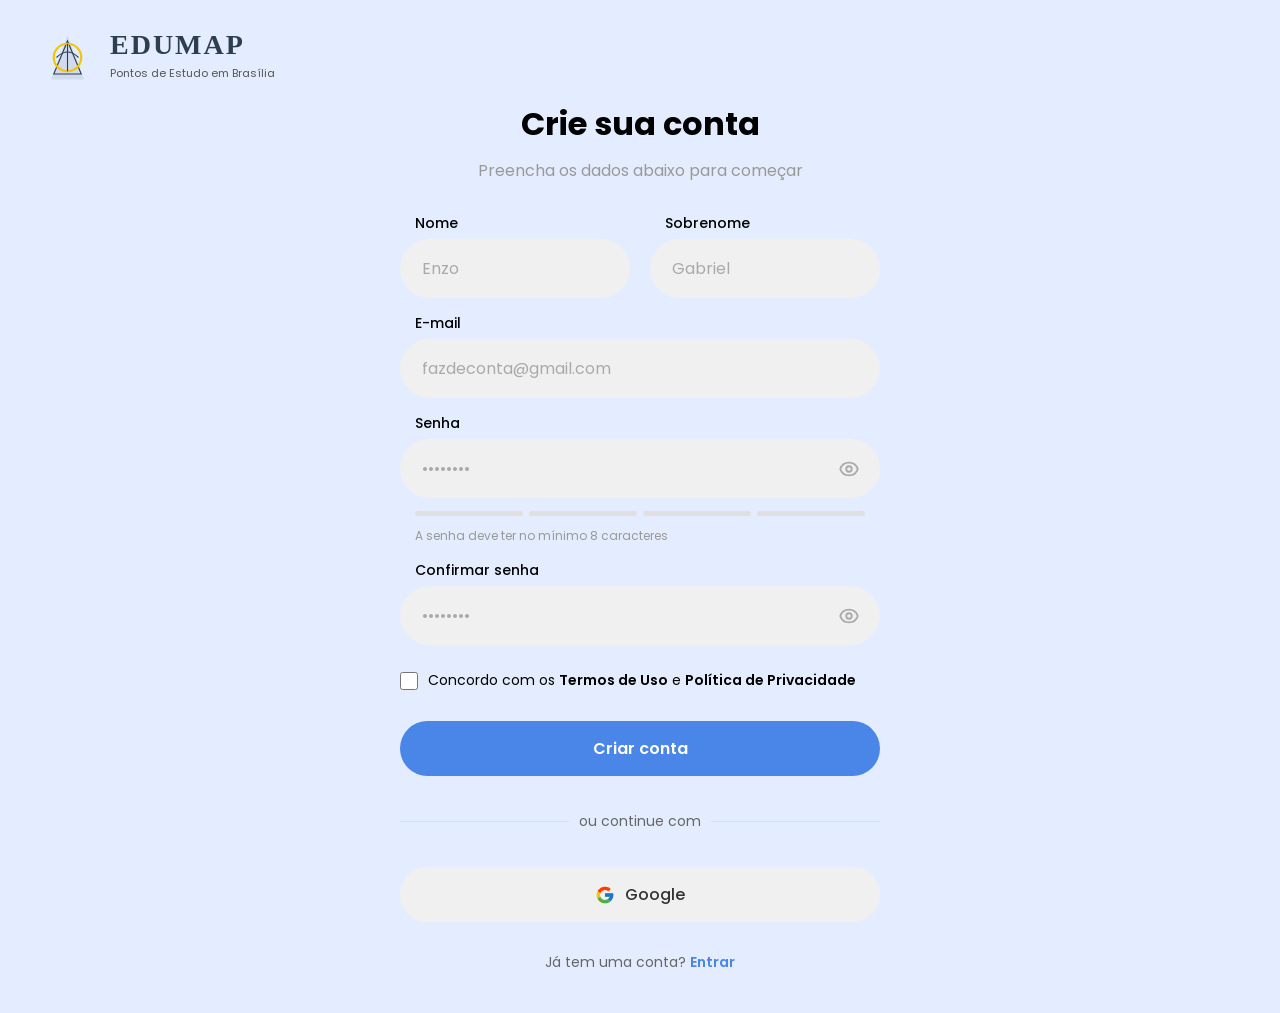
==== membros/templates/Página_de_Cadastro.html @ 443a1b21 "pg cadastro" ====
<!DOCTYPE html>
<html lang="pt-br">
<head>
    <meta charset="UTF-8">
    <meta name="viewport" content="width=device-width, initial-scale=1.0">
    <title>EduMap - Criar Conta</title>
    <link href="https://fonts.googleapis.com/css2?family=Poppins:wght@300;400;500;600;700&display=swap" rel="stylesheet">
    <style>
        :root {
            --primary-blue: #4a86e8;
            --input-bg: #f0f0f0;
            --border-radius: 50px;
            --bg-blue: #e4edff;
            --error: #e74c3c;
            --success: #2ecc71;
            --warning: #f39c12;
        }

        * {
            margin: 0;
            padding: 0;
            box-sizing: border-box;
            font-family: 'Poppins', sans-serif;
        }

        @keyframes fadeInUp {
            from { opacity: 0; transform: translateY(20px); }
            to   { opacity: 1; transform: translateY(0); }
        }
        @keyframes fadeInLeft {
            from { opacity: 0; transform: translateX(-30px); }
            to   { opacity: 1; transform: translateX(0); }
        }
        @keyframes floatLogo {
            0%, 100% { transform: translateY(0); }
            50%      { transform: translateY(-6px); }
        }
        @keyframes shake {
            0%, 100% { transform: translateX(0); }
            25%      { transform: translateX(-6px); }
            75%      { transform: translateX(6px); }
        }
        @keyframes spin {
            to { transform: rotate(360deg); }
        }
        @keyframes successPop {
            0%   { transform: scale(0.5); opacity: 0; }
            70%  { transform: scale(1.05); }
            100% { transform: scale(1); opacity: 1; }
        }

        body {
            min-height: 100vh;
            background-color: var(--bg-blue);
            display: flex;
            justify-content: center;
            align-items: center;
            position: relative;
            padding: 40px 20px;
            overflow-x: hidden;
        }

        /* ====== LOGO ====== */
        .logo-container {
            position: absolute;
            top: 30px;
            left: 40px;
            display: flex;
            align-items: center;
            gap: 15px;
            animation: fadeInLeft 0.8s ease-out, floatLogo 4s ease-in-out infinite 1s;
        }
        .logo-icon { width: 55px; height: 55px; }
        .logo-text h1 {
            font-family: serif; color: #2c3e50;
            font-size: 28px; line-height: 1; letter-spacing: 2px; font-weight: 700;
        }
        .logo-text span { font-size: 11px; color: #555; }

        /* ====== FORMULÁRIO ====== */
        .form-wrapper {
            width: 100%;
            max-width: 480px;
            margin-top: 60px;
            animation: fadeInUp 0.9s ease-out;
        }

        .form-header { text-align: center; margin-bottom: 30px; }
        .form-header h2 {
            font-size: 32px; color: #000; margin-bottom: 10px;
            animation: fadeInUp 0.9s ease-out 0.1s backwards;
        }
        .form-header p {
            color: #999; font-size: 16px;
            animation: fadeInUp 0.9s ease-out 0.2s backwards;
        }

        form { display: flex; flex-direction: column; gap: 15px; }

        form .row       { animation: fadeInUp 0.6s ease-out 0.3s backwards; }
        form .input-group:nth-of-type(1) { animation: fadeInUp 0.6s ease-out 0.4s backwards; }
        form .input-group:nth-of-type(2) { animation: fadeInUp 0.6s ease-out 0.5s backwards; }
        form .input-group:nth-of-type(3) { animation: fadeInUp 0.6s ease-out 0.6s backwards; }
        .checkbox-group { animation: fadeInUp 0.6s ease-out 0.7s backwards; }
        .btn-primary    { animation: fadeInUp 0.6s ease-out 0.8s backwards; }
        .divider        { animation: fadeInUp 0.6s ease-out 0.9s backwards; }
        .btn-google     { animation: fadeInUp 0.6s ease-out 1s backwards; }
        .footer-text    { animation: fadeInUp 0.6s ease-out 1.1s backwards; }

        .input-group { display: flex; flex-direction: column; gap: 5px; }
        .row { display: flex; gap: 20px; }
        .row .input-group { flex: 1; }

        label {
            font-size: 14px; font-weight: 500; color: #000; margin-left: 15px;
            transition: color 0.3s ease;
        }

        /* ====== INPUTS ====== */
        input {
            background-color: var(--input-bg);
            border: 2px solid transparent;
            padding: 15px 20px;
            border-radius: var(--border-radius);
            font-size: 16px;
            color: #333;
            outline: none;
            transition: all 0.3s ease;
            width: 100%;
        }
        input::placeholder { color: #aaa; }
        input:hover { background-color: #e8e8e8; transform: translateY(-2px); }
        input:focus {
            background-color: #fff;
            border-color: var(--primary-blue);
            box-shadow: 0 5px 20px rgba(74, 134, 232, 0.25);
            transform: translateY(-2px);
        }

        /* Estado de erro */
        .input-group.error input {
            border-color: var(--error);
            background-color: #fff;
        }
        .input-group.error label { color: var(--error); }
        .input-group.error .error-msg { display: block; }
        .input-group.error input:focus {
            box-shadow: 0 5px 20px rgba(231, 76, 60, 0.25);
        }

        /* Estado de sucesso */
        .input-group.success input {
            border-color: var(--success);
            background-color: #fff;
        }

        .error-msg {
            display: none;
            color: var(--error);
            font-size: 12px;
            margin-left: 15px;
            margin-top: 4px;
            animation: fadeInUp 0.3s ease-out;
        }

        /* ====== SENHA ====== */
        .password-container {
            position: relative;
            display: flex;
            align-items: center;
        }
        .password-container input { padding-right: 50px; }

        .toggle-password {
            position: absolute;
            right: 20px;
            cursor: pointer;
            color: #aaa;
            width: 22px; height: 22px;
            transition: color 0.3s ease, transform 0.2s ease;
            background: none; border: none;
            display: flex; align-items: center; justify-content: center;
            padding: 0;
        }
        .toggle-password:hover { color: var(--primary-blue); transform: scale(1.15); }
        .toggle-password:active { transform: scale(0.9); }
        .eye-icon { width: 100%; height: 100%; }

        /* ====== BARRA DE FORÇA DA SENHA ====== */
        .password-strength {
            display: flex;
            gap: 6px;
            margin: 8px 15px 0;
            height: 5px;
        }
        .strength-bar {
            flex: 1;
            height: 100%;
            background-color: #e0e0e0;
            border-radius: 4px;
            transition: background-color 0.3s ease;
        }
        .strength-text {
            font-size: 12px;
            margin: 6px 15px 0;
            color: #999;
            transition: color 0.3s ease;
        }

        /* ====== CHECKBOX ====== */
        .checkbox-group {
            display: flex;
            align-items: center;
            gap: 10px;
            margin-top: 10px;
            font-size: 14px;
            color: #555;
            transition: color 0.3s ease;
        }
        .checkbox-group.error { color: var(--error); }
        .checkbox-group input[type="checkbox"] {
            width: 18px; height: 18px;
            accent-color: var(--primary-blue);
            cursor: pointer; padding: 0; flex-shrink: 0;
        }
        .checkbox-group a {
            color: #000; font-weight: 600; text-decoration: none;
            transition: color 0.3s ease;
        }
        .checkbox-group a:hover { color: var(--primary-blue); }

        /* ====== BOTÃO PRINCIPAL ====== */
        .btn-primary {
            background-color: var(--primary-blue);
            color: white;
            border: none;
            padding: 15px;
            border-radius: var(--border-radius);
            font-size: 16px;
            font-weight: 600;
            cursor: pointer;
            margin-top: 15px;
            transition: all 0.3s ease;
            position: relative;
            overflow: hidden;
            display: flex;
            align-items: center;
            justify-content: center;
            gap: 10px;
        }
        .btn-primary:hover:not(:disabled) {
            background-color: #3b6dc0;
            transform: translateY(-3px);
            box-shadow: 0 10px 25px rgba(74, 134, 232, 0.4);
        }
        .btn-primary:active:not(:disabled) { transform: translateY(-1px); }
        .btn-primary:disabled { opacity: 0.7; cursor: not-allowed; }

        .btn-primary::before {
            content: '';
            position: absolute;
            top: 0; left: -100%;
            width: 100%; height: 100%;
            background: linear-gradient(90deg, transparent, rgba(255,255,255,0.3), transparent);
            transition: left 0.6s ease;
        }
        .btn-primary:hover::before { left: 100%; }

        /* Spinner de loading */
        .spinner {
            width: 18px;
            height: 18px;
            border: 2px solid rgba(255,255,255,0.3);
            border-top-color: #fff;
            border-radius: 50%;
            animation: spin 0.7s linear infinite;
            display: none;
        }
        .btn-primary.loading .spinner { display: block; }
        .btn-primary.loading .btn-text { display: none; }

        /* ====== DIVISOR ====== */
        .divider {
            display: flex; align-items: center; text-align: center;
            margin: 20px 0; color: #666; font-size: 14px;
        }
        .divider::before, .divider::after {
            content: ''; flex: 1; border-bottom: 1px solid #ddd;
        }
        .divider::before { margin-right: 10px; }
        .divider::after  { margin-left: 10px; }

        /* ====== BOTÃO GOOGLE ====== */
        .btn-google {
            background-color: #f0f0f0;
            color: #333;
            border: none;
            padding: 15px;
            border-radius: var(--border-radius);
            font-size: 16px;
            font-weight: 500;
            cursor: pointer;
            display: flex;
            align-items: center;
            justify-content: center;
            gap: 10px;
            width: 100%;
            transition: all 0.3s ease;
        }
        .btn-google:hover {
            background-color: #e0e0e0;
            transform: translateY(-3px);
            box-shadow: 0 10px 25px rgba(0, 0, 0, 0.1);
        }
        .btn-google:active { transform: translateY(-1px); }
        .google-icon { width: 20px; height: 20px; transition: transform 0.4s ease; }
        .btn-google:hover .google-icon { transform: rotate(360deg); }

        /* ====== RODAPÉ ====== */
        .footer-text {
            text-align: center; margin-top: 30px;
            font-size: 14px; color: #666;
        }
        .footer-text a {
            color: var(--primary-blue);
            text-decoration: none; font-weight: 600;
            transition: color 0.3s ease; position: relative;
        }
        .footer-text a::after {
            content: ''; position: absolute;
            bottom: -2px; left: 0; width: 0; height: 2px;
            background-color: var(--primary-blue);
            transition: width 0.3s ease;
        }
        .footer-text a:hover::after { width: 100%; }

        /* ====== TOAST DE SUCESSO ====== */
        .toast-success {
            position: fixed;
            top: 30px;
            left: 50%;
            transform: translateX(-50%);
            background-color: var(--success);
            color: #fff;
            padding: 15px 30px;
            border-radius: 50px;
            font-weight: 600;
            box-shadow: 0 10px 30px rgba(46, 204, 113, 0.4);
            display: none;
            align-items: center;
            gap: 10px;
            z-index: 1000;
            animation: successPop 0.5s ease-out;
        }
        .toast-success.show { display: flex; }

        /* Anima os campos com erro */
        .input-group.shake { animation: shake 0.4s ease-in-out; }

        /* ====== RESPONSIVO ====== */
        @media (max-width: 600px) {
            body { padding-top: 100px; align-items: flex-start; }
            .logo-container { top: 20px; left: 20px; }
            .logo-icon { width: 40px; height: 40px; }
            .logo-text h1 { font-size: 22px; }
            .logo-text span { font-size: 9px; }
            .row { flex-direction: column; gap: 15px; }
        }
    </style>
</head>
<body>

    <!-- Toast de Sucesso -->
    <div class="toast-success" id="toast">
        <span>✅</span>
        <span id="toast-message">Conta criada com sucesso!</span>
    </div>

    <!-- Logo -->
    <div class="logo-container">
        <svg class="logo-icon" viewBox="0 0 100 100" fill="none" xmlns="http://www.w3.org/2000/svg">
            <path d="M50 10 L80 90 H20 L50 10Z" fill="#2c3e50" opacity="0.1"/>
            <path d="M50 20 L75 80 H25 L50 20Z" stroke="#2c3e50" stroke-width="2"/>
            <circle cx="50" cy="50" r="25" stroke="#f1c40f" stroke-width="4"/>
            <path d="M50 25 V75" stroke="#2c3e50" stroke-width="2"/>
            <path d="M30 50 Q50 30 70 50" stroke="#2c3e50" stroke-width="2"/>
        </svg>
        <div class="logo-text">
            <h1>EDUMAP</h1>
            <span>Pontos de Estudo em Brasília</span>
        </div>
    </div>

    <!-- Formulário -->
    <div class="form-wrapper">
        <div class="form-header">
            <h2>Crie sua conta</h2>
            <p>Preencha os dados abaixo para começar</p>
        </div>

        <form id="signupForm" novalidate>
            <div class="row">
                <div class="input-group" id="group-nome">
                    <label for="nome">Nome</label>
                    <input type="text" id="nome" placeholder="Enzo" autocomplete="given-name">
                    <span class="error-msg">Por favor, insira seu nome</span>
                </div>
                <div class="input-group" id="group-sobrenome">
                    <label for="sobrenome">Sobrenome</label>
                    <input type="text" id="sobrenome" placeholder="Gabriel" autocomplete="family-name">
                    <span class="error-msg">Por favor, insira seu sobrenome</span>
                </div>
            </div>

            <div class="input-group" id="group-email">
                <label for="email">E-mail</label>
                <input type="email" id="email" placeholder="fazdeconta@gmail.com" autocomplete="email">
                <span class="error-msg">Insira um e-mail válido</span>
            </div>

            <!-- Senha -->
            <div class="input-group" id="group-senha">
                <label for="senha">Senha</label>
                <div class="password-container">
                    <input type="password" id="senha" placeholder="••••••••" autocomplete="new-password">
                    <button type="button" class="toggle-password" onclick="togglePassword('senha', this)" aria-label="Mostrar senha">
                        <svg class="eye-icon" fill="none" stroke="currentColor" viewBox="0 0 24 24" xmlns="http://www.w3.org/2000/svg">
                            <path stroke-linecap="round" stroke-linejoin="round" stroke-width="2" d="M15 12a3 3 0 11-6 0 3 3 0 016 0z"></path>
                            <path stroke-linecap="round" stroke-linejoin="round" stroke-width="2" d="M2.458 12C3.732 7.943 7.523 5 12 5c4.478 0 8.268 2.943 9.542 7-1.274 4.057-5.064 7-9.542 7-4.477 0-8.268-2.943-9.542-7z"></path>
                        </svg>
                    </button>
                </div>
                <!-- Barra de força -->
                <div class="password-strength">
                    <div class="strength-bar" data-bar="1"></div>
                    <div class="strength-bar" data-bar="2"></div>
                    <div class="strength-bar" data-bar="3"></div>
                    <div class="strength-bar" data-bar="4"></div>
                </div>
                <span class="strength-text" id="strengthText">A senha deve ter no mínimo 8 caracteres</span>
                <span class="error-msg">A senha deve ter 8+ caracteres, com maiúscula, minúscula e número</span>
            </div>

            <!-- Confirmar Senha -->
            <div class="input-group" id="group-confirmar">
                <label for="confirmar-senha">Confirmar senha</label>
                <div class="password-container">
                    <input type="password" id="confirmar-senha" placeholder="••••••••" autocomplete="new-password">
                    <button type="button" class="toggle-password" onclick="togglePassword('confirmar-senha', this)" aria-label="Mostrar senha">
                        <svg class="eye-icon" fill="none" stroke="currentColor" viewBox="0 0 24 24" xmlns="http://www.w3.org/2000/svg">
                            <path stroke-linecap="round" stroke-linejoin="round" stroke-width="2" d="M15 12a3 3 0 11-6 0 3 3 0 016 0z"></path>
                            <path stroke-linecap="round" stroke-linejoin="round" stroke-width="2" d="M2.458 12C3.732 7.943 7.523 5 12 5c4.478 0 8.268 2.943 9.542 7-1.274 4.057-5.064 7-9.542 7-4.477 0-8.268-2.943-9.542-7z"></path>
                        </svg>
                    </button>
                </div>
                <span class="error-msg">As senhas não coincidem</span>
            </div>

            <div class="checkbox-group" id="group-termos">
                <input type="checkbox" id="termos">
                <label for="termos" style="margin: 0; font-weight: 400;">Concordo com os <a href="#">Termos de Uso</a> e <a href="#">Política de Privacidade</a></label>
            </div>

            <button type="submit" class="btn-primary" id="btnSubmit">
                <div class="spinner"></div>
                <span class="btn-text">Criar conta</span>
            </button>

            <div class="divider">ou continue com</div>

            <button type="button" class="btn-google" onclick="loginGoogle()">
                <svg class="google-icon" xmlns="http://www.w3.org/2000/svg" viewBox="0 0 48 48">
                    <path fill="#FFC107" d="M43.611,20.083H42V20H24v8h11.303c-1.649,4.657-6.08,8-11.303,8c-6.627,0-12-5.373-12-12c0-6.627,5.373-12,12-12c3.059,0,5.842,1.154,7.961,3.039l5.657-5.657C34.046,6.053,29.268,4,24,4C12.955,4,4,12.955,4,24c0,11.045,8.955,20,20,20c11.045,0,20-8.955,20-20C44,22.659,43.862,21.35,43.611,20.083z"/>
                    <path fill="#FF3D00" d="M6.306,14.691l6.571,4.819C14.655,15.108,18.961,12,24,12c3.059,0,5.842,1.154,7.961,3.039l5.657-5.657C34.046,6.053,29.268,4,24,4C16.318,4,9.656,8.337,6.306,14.691z"/>
                    <path fill="#4CAF50" d="M24,44c5.166,0,9.86-1.977,13.409-5.192l-6.19-5.238C29.211,35.091,26.715,36,24,36c-5.202,0-9.619-3.317-11.283-7.946l-6.522,5.025C9.505,39.556,16.227,44,24,44z"/>
                    <path fill="#1976D2" d="M43.611,20.083H42V20H24v8h11.303c-0.792,2.237-2.231,4.166-4.087,5.571c0.001-0.001,0.002-0.001,0.003-0.002l6.19,5.238C36.971,39.205,44,34,44,24C44,22.659,43.862,21.35,43.611,20.083z"/>
                </svg>
                Google
            </button>
        </form>

        <div class="footer-text">
            Já tem uma conta? <a href="#">Entrar</a>
        </div>
    </div>

    <script>
        /* ==================================================
           TOGGLE DE SENHA (Mostrar / Ocultar)
        ================================================== */
        function togglePassword(inputId, button) {
            const input = document.getElementById(inputId);
            const svg = button.querySelector('.eye-icon');

            if (input.type === 'password') {
                input.type = 'text';
                svg.innerHTML = `
                    <path stroke-linecap="round" stroke-linejoin="round" stroke-width="2" d="M13.875 18.825A10.05 10.05 0 0112 19c-4.478 0-8.268-2.943-9.543-7a9.97 9.97 0 011.563-3.029m5.858.908a3 3 0 114.243 4.243M9.878 9.878l4.242 4.242M9.88 9.88l-3.29-3.29m7.532 7.532l3.29 3.29M3 3l3.59 3.59m0 0A9.953 9.953 0 0112 5c4.478 0 8.268 2.943 9.543 7a10.025 10.025 0 01-4.132 5.411m0 0L21 21"></path>
                `;
                button.setAttribute('aria-label', 'Ocultar senha');
            } else {
                input.type = 'password';
                svg.innerHTML = `
                    <path stroke-linecap="round" stroke-linejoin="round" stroke-width="2" d="M15 12a3 3 0 11-6 0 3 3 0 016 0z"></path>
                    <path stroke-linecap="round" stroke-linejoin="round" stroke-width="2" d="M2.458 12C3.732 7.943 7.523 5 12 5c4.478 0 8.268 2.943 9.542 7-1.274 4.057-5.064 7-9.542 7-4.477 0-8.268-2.943-9.542-7z"></path>
                `;
                button.setAttribute('aria-label', 'Mostrar senha');
            }
        }

        /* ==================================================
           ELEMENTOS
        ================================================== */
        const form = document.getElementById('signupForm');
        const nome = document.getElementById('nome');
        const sobrenome = document.getElementById('sobrenome');
        const email = document.getElementById('email');
        const senha = document.getElementById('senha');
        const confirmar = document.getElementById('confirmar-senha');
        const termos = document.getElementById('termos');
        const btnSubmit = document.getElementById('btnSubmit');
        const toast = document.getElementById('toast');
        const toastMessage = document.getElementById('toast-message');
        const strengthBars = document.querySelectorAll('.strength-bar');
        const strengthText = document.getElementById('strengthText');

        /* ==================================================
           FUNÇÕES DE VALIDAÇÃO
        ================================================== */
        const isEmailValido = (email) => /^[^\s@]+@[^\s@]+\.[^\s@]+$/.test(email);

        const isSenhaForte = (s) =>
            s.length >= 8 &&
            /[A-Z]/.test(s) &&
            /[a-z]/.test(s) &&
            /[0-9]/.test(s);

        function marcarErro(groupId, mostrar = true) {
            const group = document.getElementById(groupId);
            if (mostrar) {
                group.classList.add('error');
                group.classList.remove('success', 'shake');
                void group.offsetWidth;
                group.classList.add('shake');
            } else {
                group.classList.remove('error', 'shake');
            }
        }

        function marcarSucesso(groupId) {
            const group = document.getElementById(groupId);
            group.classList.remove('error', 'shake');
            group.classList.add('success');
        }

        function limparEstado(groupId) {
            const group = document.getElementById(groupId);
            group.classList.remove('error', 'success', 'shake');
        }

        /* ==================================================
           VALIDAÇÕES INDIVIDUAIS (em tempo real)
        ================================================== */
        nome.addEventListener('input', () => {
            if (nome.value.trim().length >= 2) marcarSucesso('group-nome');
            else limparEstado('group-nome');
        });

        sobrenome.addEventListener('input', () => {
            if (sobrenome.value.trim().length >= 2) marcarSucesso('group-sobrenome');
            else limparEstado('group-sobrenome');
        });

        email.addEventListener('input', () => {
            if (isEmailValido(email.value.trim())) marcarSucesso('group-email');
            else limparEstado('group-email');
        });

        // Força da senha em tempo real
        senha.addEventListener('input', () => {
            const val = senha.value;
            const pontos = calcularForca(val);
            atualizarBarraForca(pontos);

            if (isSenhaForte(val)) marcarSucesso('group-senha');
            else limparEstado('group-senha');

            if (confirmar.value) validarConfirmacao();
        });

        confirmar.addEventListener('input', validarConfirmacao);

        function validarConfirmacao() {
            if (confirmar.value === senha.value && confirmar.value.length > 0) {
                marcarSucesso('group-confirmar');
            } else {
                limparEstado('group-confirmar');
            }
        }

        // Checkbox termos — feedback visual imediato
        termos.addEventListener('change', () => {
            const gt = document.getElementById('group-termos');
            if (termos.checked) {
                gt.classList.remove('error', 'shake');
            }
        });

        /* ==================================================
           FORÇA DA SENHA
        ================================================== */
        function calcularForca(s) {
            let pontos = 0;
            if (s.length >= 8) pontos++;
            if (/[A-Z]/.test(s) && /[a-z]/.test(s)) pontos++;
            if (/[0-9]/.test(s)) pontos++;
            if (/[^A-Za-z0-9]/.test(s) && s.length >= 10) pontos++;
            return Math.min(pontos, 4);
        }

        function atualizarBarraForca(pontos) {
            const cores = ['#e74c3c', '#f39c12', '#f1c40f', '#2ecc71'];
            const textos = ['Senha muito fraca', 'Senha fraca', 'Senha média', 'Senha forte'];

            strengthBars.forEach((bar, i) => {
                if (i < pontos) {
                    bar.style.backgroundColor = cores[pontos - 1];
                } else {
                    bar.style.backgroundColor = '#e0e0e0';
                }
            });

            if (pontos === 0) {
                strengthText.textContent = 'A senha deve ter no mínimo 8 caracteres';
                strengthText.style.color = '#999';
            } else {
                strengthText.textContent = textos[pontos - 1];
                strengthText.style.color = cores[pontos - 1];
            }
        }

        /* ==================================================
           API SIMULADA (substitua por fetch real)
        ================================================== */
        async function enviarDados(dados) {
            // Simula chamada de API (ex: POST /api/signup)
            // Em produção, use fetch:
            // const res = await fetch('/api/signup', {
            //     method: 'POST',
            //     headers: { 'Content-Type': 'application/json' },
            //     body: JSON.stringify(dados)
            // });
            // if (!res.ok) throw new Error('Falha no cadastro');
            // return res.json();

            return new Promise((resolve) => {
                setTimeout(() => {
                    // Simula sucesso (90% das vezes) e erro (10%)
                    if (Math.random() > 0.1) {
                        resolve({ success: true, message: 'Conta criada com sucesso!' });
                    } else {
                        resolve({ success: false, message: 'E-mail já cadastrado. Tente outro.' });
                    }
                }, 1500);
            });
        }

        /* ==================================================
           VALIDAÇÃO FINAL + ENVIO
        ================================================== */
        form.addEventListener('submit', async (e) => {
            e.preventDefault();

            let valido = true;

            // Nome
            if (nome.value.trim().length < 2) {
                marcarErro('group-nome');
                valido = false;
            } else marcarSucesso('group-nome');

            // Sobrenome
            if (sobrenome.value.trim().length < 2) {
                marcarErro('group-sobrenome');
                valido = false;
            } else marcarSucesso('group-sobrenome');

            // Email
            if (!isEmailValido(email.value.trim())) {
                marcarErro('group-email');
                valido = false;
            } else marcarSucesso('group-email');

            // Senha
            if (!isSenhaForte(senha.value)) {
                marcarErro('group-senha');
                valido = false;
            } else marcarSucesso('group-senha');

            // Confirmar Senha
            if (confirmar.value !== senha.value || confirmar.value === '') {
                marcarErro('group-confirmar');
                valido = false;
            } else marcarSucesso('group-confirmar');

            // Termos
            if (!termos.checked) {
                const gt = document.getElementById('group-termos');
                gt.classList.add('error');
                void gt.offsetWidth;
                gt.classList.add('shake');
                valido = false;
            } else {
                document.getElementById('group-termos').classList.remove('error', 'shake');
            }

            if (!valido) {
                const primeiroErro = document.querySelector('.input-group.error');
                if (primeiroErro) {
                    primeiroErro.scrollIntoView({ behavior: 'smooth', block: 'center' });
                }
                return;
            }

            // ====== ENVIO ======
            btnSubmit.classList.add('loading');
            btnSubmit.disabled = true;

            try {
                const dados = {
                    nome: nome.value.trim(),
                    sobrenome: sobrenome.value.trim(),
                    email: email.value.trim(),
                    senha: senha.value
                };

                const resposta = await enviarDados(dados);

                if (resposta.success) {
                    mostrarToast(`Bem-vindo(a), ${dados.nome}! Conta criada com sucesso 🎉`);

                    // Reset visual
                    setTimeout(() => {
                        form.reset();
                        document.querySelectorAll('.input-group').forEach(g => {
                            g.classList.remove('success', 'error', 'shake');
                        });
                        document.getElementById('group-termos').classList.remove('error', 'shake');
                        atualizarBarraForca(0);
                    }, 2500);
                } else {
                    // Erro de API (ex: e-mail duplicado)
                    marcarErro('group-email');
                    document.querySelector('#group-email .error-msg').textContent = resposta.message;
                    mostrarToast(`❌ ${resposta.message}`);
                }
            } catch (err) {
                mostrarToast('❌ Erro de conexão. Tente novamente.');
                console.error(err);
            } finally {
                btnSubmit.classList.remove('loading');
                btnSubmit.disabled = false;
            }
        });

        /* ==================================================
           TOAST
        ================================================== */
        function mostrarToast(msg) {
            toastMessage.textContent = msg;
            toast.classList.add('show');
            setTimeout(() => toast.classList.remove('show'), 4000);
        }

        /* ==================================================
           LOGIN COM GOOGLE (simulado)
        ================================================== */
        function loginGoogle() {
            mostrarToast('🔗 Redirecionando para o Google...');
            // Em produção: window.location.href = '/auth/google';
        }

        // Ajuste no texto do erro de email dinamicamente
        const emailErrorSpan = document.querySelector('#group-email .error-msg');
        email.addEventListener('input', () => {
            emailErrorSpan.textContent = 'Insira um e-mail válido';
        });
    </script>

</body>
</html>
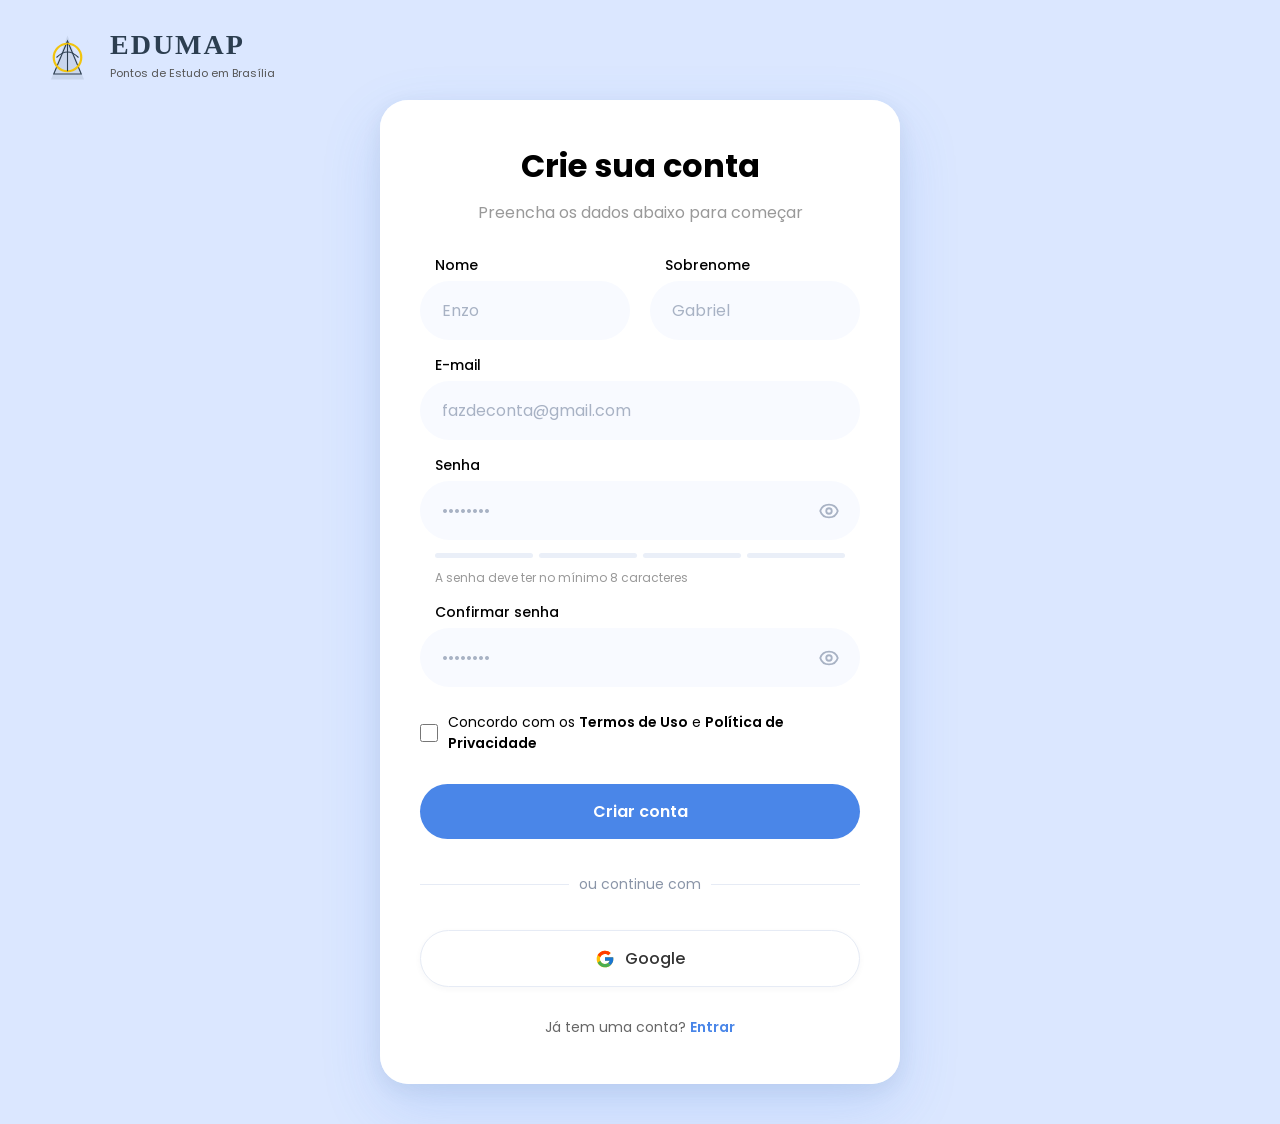
==== commit 6223f393: "pg cadastro" ====
--- a/membros/templates/Página_de_Cadastro.html
+++ b/membros/templates/Página_de_Cadastro.html
@@ -8,12 +8,14 @@
     <style>
         :root {
             --primary-blue: #4a86e8;
-            --input-bg: #f0f0f0;
+            --input-bg: #f8faff;      /* mais branco que o #f0f0f0 anterior */
+            --input-hover: #eef3fb;
             --border-radius: 50px;
-            --bg-blue: #e4edff;
+            --bg-blue: #dbe7ff;       /* azul um pouco mais saturado p/ contraste */
             --error: #e74c3c;
             --success: #2ecc71;
             --warning: #f39c12;
+            --soft-border: #e6ebf5;
         }
 
         * {
@@ -77,11 +79,19 @@
         }
         .logo-text span { font-size: 11px; color: #555; }
 
-        /* ====== FORMULÁRIO ====== */
+        /* ====== WRAPPER BRANCO ====== */
         .form-wrapper {
             width: 100%;
-            max-width: 480px;
+            max-width: 520px;
             margin-top: 60px;
+            /* Agora é um card branco de verdade */
+            background: #ffffff;
+            padding: 42px 40px 46px;
+            border-radius: 28px;
+            box-shadow:
+                0 24px 60px rgba(74, 134, 232, 0.18),
+                0 6px 20px rgba(44, 62, 80, 0.08),
+                0 0 0 1px rgba(255, 255, 255, 0.6) inset;
             animation: fadeInUp 0.9s ease-out;
         }
 
@@ -116,7 +126,7 @@
             transition: color 0.3s ease;
         }
 
-        /* ====== INPUTS ====== */
+        /* ====== INPUTS (mais brancos) ====== */
         input {
             background-color: var(--input-bg);
             border: 2px solid transparent;
@@ -128,10 +138,10 @@
             transition: all 0.3s ease;
             width: 100%;
         }
-        input::placeholder { color: #aaa; }
-        input:hover { background-color: #e8e8e8; transform: translateY(-2px); }
+        input::placeholder { color: #a8b2c4; }
+        input:hover { background-color: var(--input-hover); transform: translateY(-2px); }
         input:focus {
-            background-color: #fff;
+            background-color: #ffffff;
             border-color: var(--primary-blue);
             box-shadow: 0 5px 20px rgba(74, 134, 232, 0.25);
             transform: translateY(-2px);
@@ -140,7 +150,7 @@
         /* Estado de erro */
         .input-group.error input {
             border-color: var(--error);
-            background-color: #fff;
+            background-color: #ffffff;
         }
         .input-group.error label { color: var(--error); }
         .input-group.error .error-msg { display: block; }
@@ -151,7 +161,7 @@
         /* Estado de sucesso */
         .input-group.success input {
             border-color: var(--success);
-            background-color: #fff;
+            background-color: #ffffff;
         }
 
         .error-msg {
@@ -175,7 +185,7 @@
             position: absolute;
             right: 20px;
             cursor: pointer;
-            color: #aaa;
+            color: #a8b2c4;
             width: 22px; height: 22px;
             transition: color 0.3s ease, transform 0.2s ease;
             background: none; border: none;
@@ -196,7 +206,7 @@
         .strength-bar {
             flex: 1;
             height: 100%;
-            background-color: #e0e0e0;
+            background-color: #eaeff8;   /* trilha mais clara */
             border-radius: 4px;
             transition: background-color 0.3s ease;
         }
@@ -282,19 +292,19 @@
         /* ====== DIVISOR ====== */
         .divider {
             display: flex; align-items: center; text-align: center;
-            margin: 20px 0; color: #666; font-size: 14px;
+            margin: 20px 0; color: #8a95a8; font-size: 14px;
         }
         .divider::before, .divider::after {
-            content: ''; flex: 1; border-bottom: 1px solid #ddd;
+            content: ''; flex: 1; border-bottom: 1px solid var(--soft-border);
         }
         .divider::before { margin-right: 10px; }
         .divider::after  { margin-left: 10px; }
 
-        /* ====== BOTÃO GOOGLE ====== */
+        /* ====== BOTÃO GOOGLE (agora branco) ====== */
         .btn-google {
-            background-color: #f0f0f0;
+            background-color: #ffffff;
             color: #333;
-            border: none;
+            border: 1.5px solid var(--soft-border);
             padding: 15px;
             border-radius: var(--border-radius);
             font-size: 16px;
@@ -306,11 +316,13 @@
             gap: 10px;
             width: 100%;
             transition: all 0.3s ease;
+            box-shadow: 0 2px 6px rgba(44, 62, 80, 0.04);
         }
         .btn-google:hover {
-            background-color: #e0e0e0;
+            background-color: #fbfcff;
+            border-color: #cfdcee;
             transform: translateY(-3px);
-            box-shadow: 0 10px 25px rgba(0, 0, 0, 0.1);
+            box-shadow: 0 10px 25px rgba(74, 134, 232, 0.12);
         }
         .btn-google:active { transform: translateY(-1px); }
         .google-icon { width: 20px; height: 20px; transition: transform 0.4s ease; }
@@ -341,7 +353,7 @@
             left: 50%;
             transform: translateX(-50%);
             background-color: var(--success);
-            color: #fff;
+            color: #ffffff;
             padding: 15px 30px;
             border-radius: 50px;
             font-weight: 600;
@@ -365,6 +377,10 @@
             .logo-text h1 { font-size: 22px; }
             .logo-text span { font-size: 9px; }
             .row { flex-direction: column; gap: 15px; }
+            .form-wrapper {
+                padding: 30px 22px 34px;
+                border-radius: 22px;
+            }
         }
     </style>
 </head>
@@ -576,7 +592,6 @@
             else limparEstado('group-email');
         });
 
-        // Força da senha em tempo real
         senha.addEventListener('input', () => {
             const val = senha.value;
             const pontos = calcularForca(val);
@@ -598,7 +613,6 @@
             }
         }
 
-        // Checkbox termos — feedback visual imediato
         termos.addEventListener('change', () => {
             const gt = document.getElementById('group-termos');
             if (termos.checked) {
@@ -626,7 +640,7 @@
                 if (i < pontos) {
                     bar.style.backgroundColor = cores[pontos - 1];
                 } else {
-                    bar.style.backgroundColor = '#e0e0e0';
+                    bar.style.backgroundColor = '#eaeff8';
                 }
             });
 
@@ -640,22 +654,11 @@
         }
 
         /* ==================================================
-           API SIMULADA (substitua por fetch real)
+           API SIMULADA
         ================================================== */
         async function enviarDados(dados) {
-            // Simula chamada de API (ex: POST /api/signup)
-            // Em produção, use fetch:
-            // const res = await fetch('/api/signup', {
-            //     method: 'POST',
-            //     headers: { 'Content-Type': 'application/json' },
-            //     body: JSON.stringify(dados)
-            // });
-            // if (!res.ok) throw new Error('Falha no cadastro');
-            // return res.json();
-
             return new Promise((resolve) => {
                 setTimeout(() => {
-                    // Simula sucesso (90% das vezes) e erro (10%)
                     if (Math.random() > 0.1) {
                         resolve({ success: true, message: 'Conta criada com sucesso!' });
                     } else {
@@ -673,37 +676,22 @@
 
             let valido = true;
 
-            // Nome
-            if (nome.value.trim().length < 2) {
-                marcarErro('group-nome');
-                valido = false;
-            } else marcarSucesso('group-nome');
-
-            // Sobrenome
-            if (sobrenome.value.trim().length < 2) {
-                marcarErro('group-sobrenome');
-                valido = false;
-            } else marcarSucesso('group-sobrenome');
-
-            // Email
-            if (!isEmailValido(email.value.trim())) {
-                marcarErro('group-email');
-                valido = false;
-            } else marcarSucesso('group-email');
-
-            // Senha
-            if (!isSenhaForte(senha.value)) {
-                marcarErro('group-senha');
-                valido = false;
-            } else marcarSucesso('group-senha');
-
-            // Confirmar Senha
+            if (nome.value.trim().length < 2) { marcarErro('group-nome'); valido = false; }
+            else marcarSucesso('group-nome');
+
+            if (sobrenome.value.trim().length < 2) { marcarErro('group-sobrenome'); valido = false; }
+            else marcarSucesso('group-sobrenome');
+
+            if (!isEmailValido(email.value.trim())) { marcarErro('group-email'); valido = false; }
+            else marcarSucesso('group-email');
+
+            if (!isSenhaForte(senha.value)) { marcarErro('group-senha'); valido = false; }
+            else marcarSucesso('group-senha');
+
             if (confirmar.value !== senha.value || confirmar.value === '') {
-                marcarErro('group-confirmar');
-                valido = false;
+                marcarErro('group-confirmar'); valido = false;
             } else marcarSucesso('group-confirmar');
 
-            // Termos
             if (!termos.checked) {
                 const gt = document.getElementById('group-termos');
                 gt.classList.add('error');
@@ -722,7 +710,6 @@
                 return;
             }
 
-            // ====== ENVIO ======
             btnSubmit.classList.add('loading');
             btnSubmit.disabled = true;
 
@@ -739,7 +726,6 @@
                 if (resposta.success) {
                     mostrarToast(`Bem-vindo(a), ${dados.nome}! Conta criada com sucesso 🎉`);
 
-                    // Reset visual
                     setTimeout(() => {
                         form.reset();
                         document.querySelectorAll('.input-group').forEach(g => {
@@ -749,7 +735,6 @@
                         atualizarBarraForca(0);
                     }, 2500);
                 } else {
-                    // Erro de API (ex: e-mail duplicado)
                     marcarErro('group-email');
                     document.querySelector('#group-email .error-msg').textContent = resposta.message;
                     mostrarToast(`❌ ${resposta.message}`);
@@ -777,10 +762,8 @@
         ================================================== */
         function loginGoogle() {
             mostrarToast('🔗 Redirecionando para o Google...');
-            // Em produção: window.location.href = '/auth/google';
-        }
-
-        // Ajuste no texto do erro de email dinamicamente
+        }
+
         const emailErrorSpan = document.querySelector('#group-email .error-msg');
         email.addEventListener('input', () => {
             emailErrorSpan.textContent = 'Insira um e-mail válido';
